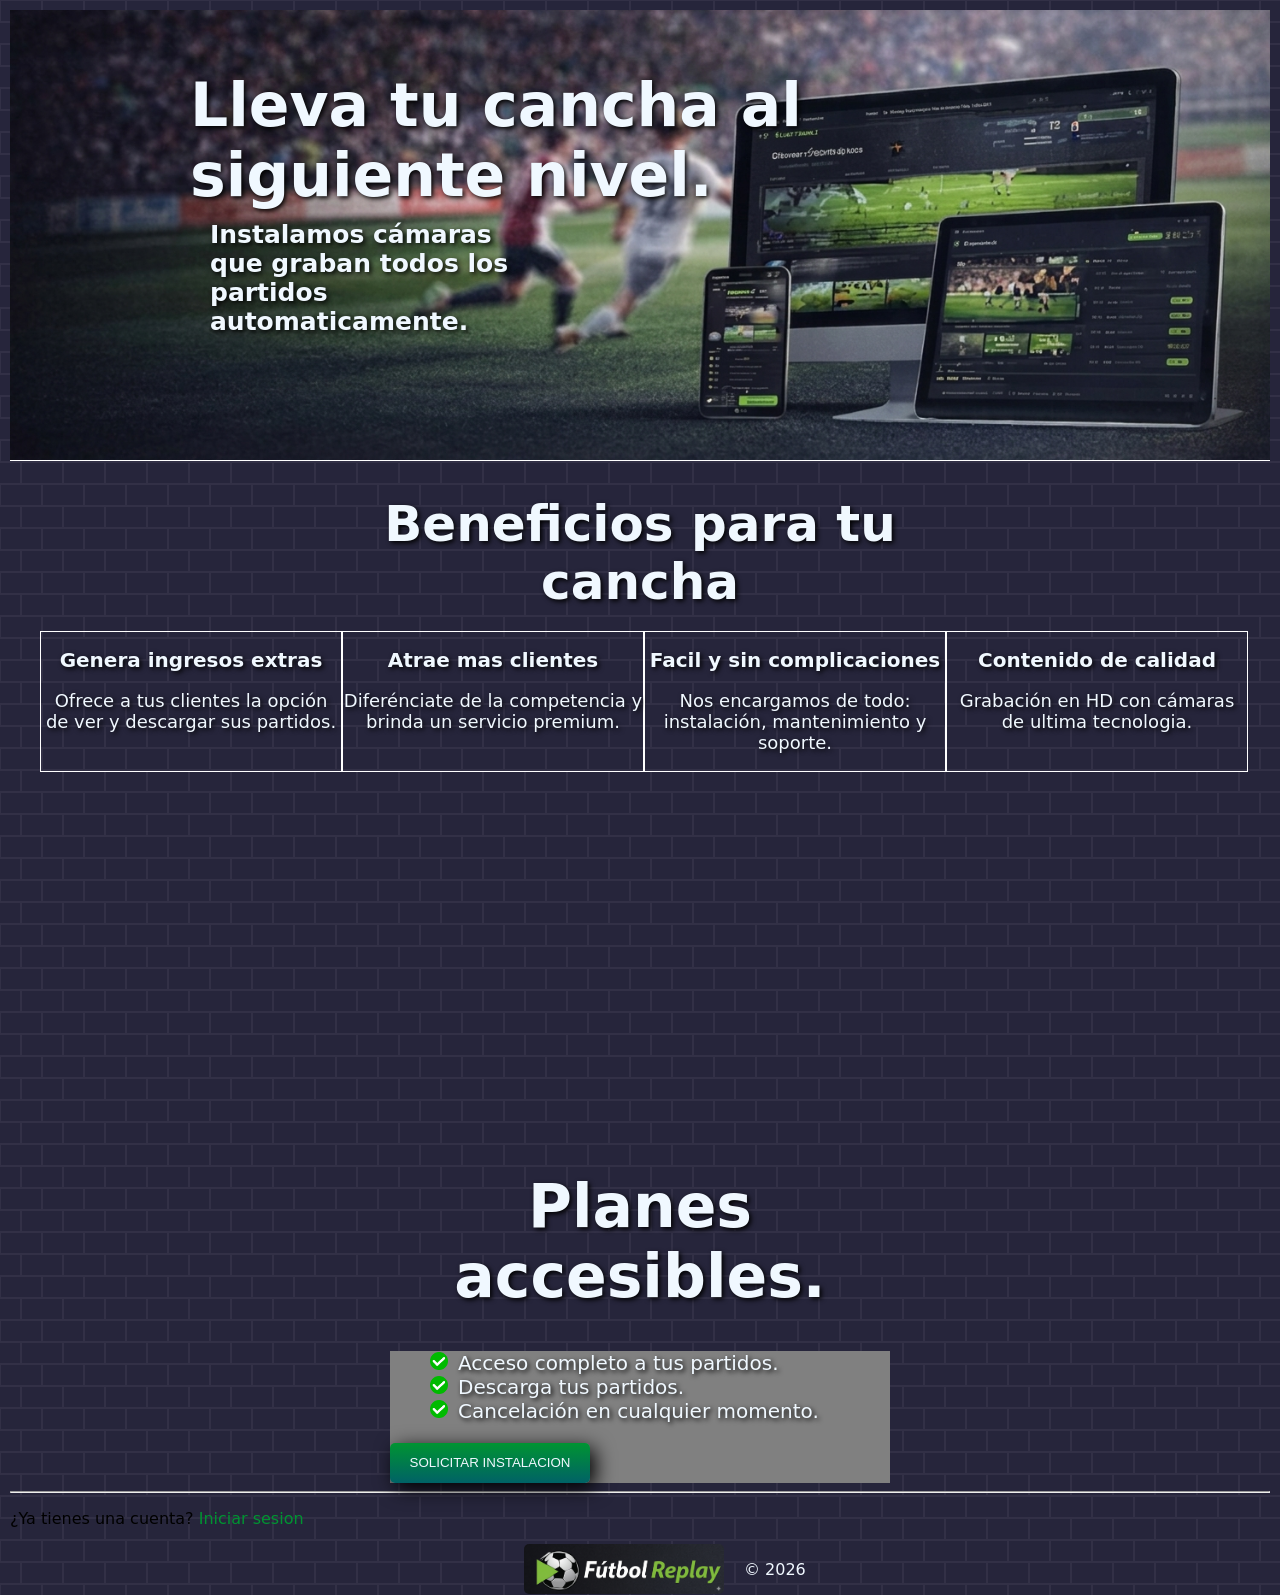
==== pages/info_compradores.html @ b59987de "modificamos la pagina para los jugadores y empezamos a crear la de los dueños de canchas" ====
<!DOCTYPE html>
<html lang="en">
<head>
    <meta charset="UTF-8">
    <meta name="viewport" content="width=device-width, initial-scale=1.0">
    <title>Informacion para compradores</title>
    <link rel="stylesheet" href="../style/sttyle_info_compradores.css">
</head>
<body>
    <div class="presentacion">
        <div>
            <h1>Lleva tu cancha al siguiente nivel.</h1>
            <h3>Instalamos c&aacute;maras que graban todos los partidos automaticamente.</h3>
        </div>
    </div>
    <div class="como_funciona">
        <h1>Beneficios para tu cancha</h1>
    </div>
    <section class="informacion">
        <section class="beneficios">
            <div>
                <h2>Genera ingresos extras</h2>
                <p>Ofrece a tus clientes la opci&oacute;n de ver y descargar sus partidos.</p>
            </div>
            <div>
                <h2>Atrae mas clientes</h2>
                <p>Difer&eacute;nciate de la competencia y brinda un servicio premium.</p>
            </div>
            <div>
                <h2>Facil y sin complicaciones</h2>
                <p>Nos encargamos de todo: instalaci&oacute;n, mantenimiento y soporte.</p>
            </div>
            <div>
                <h2>Contenido de calidad</h2>
                <p>Grabaci&oacute;n en HD con c&aacute;maras de ultima tecnologia.</p>
            </div>
        </section>
    </section>
    <div class="titulo">
        <h1>Planes accesibles.</h1> 
    </div>
    <section class="planes">
        <ul>
            <li><img src="../img/icon/check.png" alt="">Acceso completo a tus partidos.</li>
            <li><img src="../img/icon/check.png" alt="">Descarga tus partidos.</li>
            <li><img src="../img/icon/check.png" alt="">Cancelaci&oacute;n en cualquier momento.</li>
        </ul>
        <button>SOLICITAR INSTALACION</button>
    </section>
    <hr>
    <div class="consulta">
        <p>¿Ya tienes una cuenta? <a href="">Iniciar sesion</a></p>
    </div>
    <footer>
        <img src="../img/Logo.png" alt="" class="logo_pie">
        <p>&copy; 2026</p>
    </footer>
</body>
</html>
---- style/sttyle_info_compradores.css ----
body{
    width: 1260px;
    margin: auto;
    font-family: system-ui, -apple-system, BlinkMacSystemFont, 'Segoe UI', Roboto, Oxygen, Ubuntu, Cantarell, 'Open Sans', 'Helvetica Neue', sans-serif;
    background-color: #26253B;
    background-image: url("data:image/svg+xml,%3Csvg width='42' height='44' viewBox='0 0 42 44' xmlns='http://www.w3.org/2000/svg'%3E%3Cg id='Page-1' fill='none' fill-rule='evenodd'%3E%3Cg id='brick-wall' fill='%239C92AC' fill-opacity='0.1'%3E%3Cpath d='M0 0h42v44H0V0zm1 1h40v20H1V1zM0 23h20v20H0V23zm22 0h20v20H22V23z'/%3E%3C/g%3E%3C/g%3E%3C/svg%3E");
}

.presentacion{
    width: 100%;
    height: 450px;
    background-image: url("../img/imagen_presentacion_jugadores.png");
    background-size: cover;
    background-repeat: no-repeat;
    background-position: center;
    color: aliceblue;
    border-bottom: 1px solid white;
    text-shadow: 2px 2px 5px black;
}

.presentacion h1{
    font-size: 60px;
    margin: 10px auto;
    width: 900px;
    height: 200px;
    display: flex;
    flex-direction: column;
    align-items: left;
    justify-content: flex-end;
}

.presentacion h3{
    font-size: 25px;
    margin: 10px 200px;
    width: 300px;
    display: flex;
    flex-direction: column;
    align-items: left;
    justify-content: flex-end;
}

.como_funciona, .titulo{
    color: aliceblue;
    margin: auto;
    width: 600px;
    text-align: center;
    text-shadow: 2px 2px 5px black;
}

.como_funciona h1{
    margin-bottom: 0%;
    font-size: 50px;
}

.titulo{
    font-size: 30px;
}

.informacion{
    width: 1200px;
    height: 500px;
    margin: auto;
    color: aliceblue;
    font-size: 20px;
    text-shadow: 2px 2px 5px black;
    margin-top: 20px;
}

.informacion .beneficios{
    display: grid;
    grid-template-columns: repeat(4, 1fr);
    justify-content: space-between;
}

.informacion .beneficios div{
    border: 1px solid white;
    width: 300px;
    text-align: center;
}

.informacion .beneficios div h2{
    font-size: 20px;
}

.informacion .beneficios div p{
    font-size: 18px;
}

.planes{
    text-shadow: 2px 2px 5px black;
    color: aliceblue;
    width: 500px;
    margin: auto;
    background: gray;
    font-size: 20px;
}

.planes ul{
    list-style: none;
}

.planes ul li img{
    height: 18px;
    margin-right: 10px;
}

.planes button{
    width: 200px;
    height: 40px;
    background: linear-gradient(to bottom, #009432, #006266);
    color: aliceblue;
    box-shadow: 5px 5px 20px black;
    border-radius: 5px;
    border: whitesmoke;
    margin-bottom: 0%;
}

.consulta a{
    text-decoration: none;
    color: #009432;
}

.consulta a:hover{
    text-decoration: underline;
}

footer{
    color: aliceblue;
    display: flex;
    justify-content: center;
}

footer .logo_pie{
    height: 50px;
    margin-left: 50px;
    border-radius: 5px;
    margin-right: 20px;
}
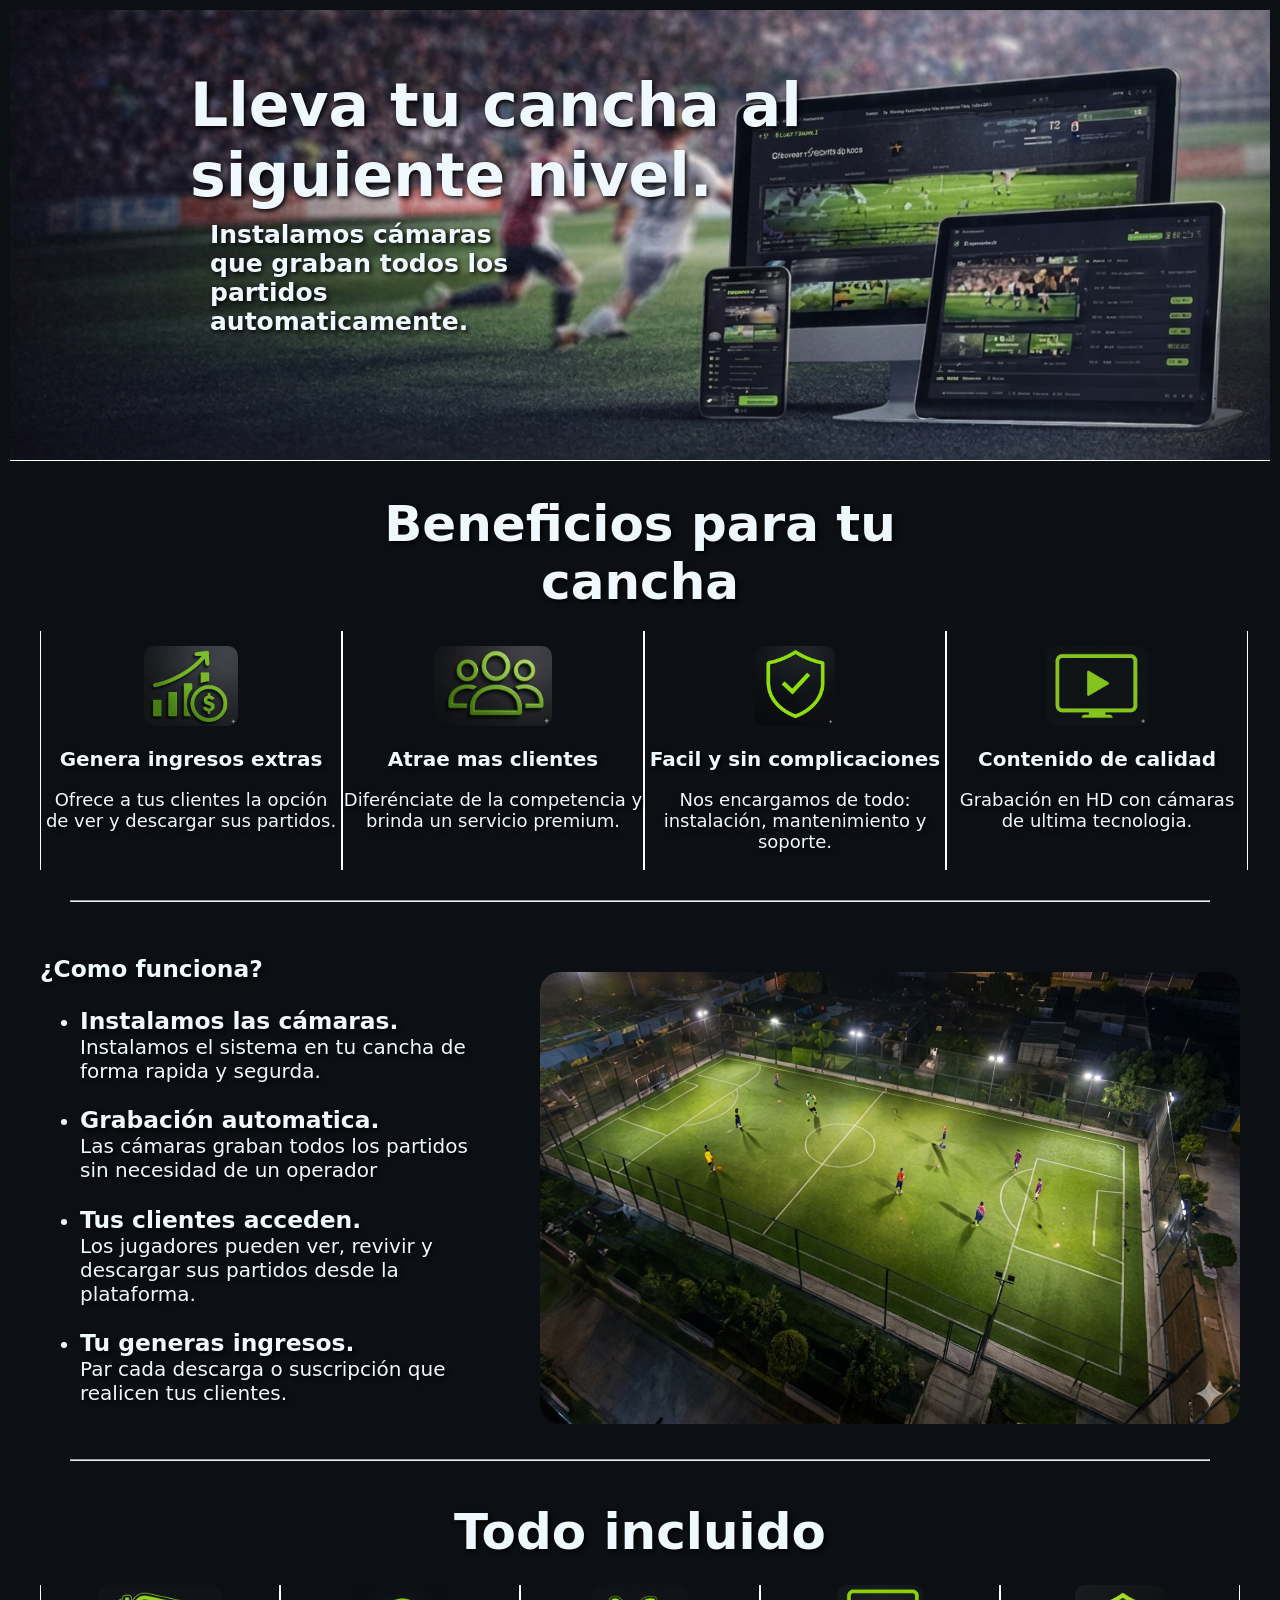
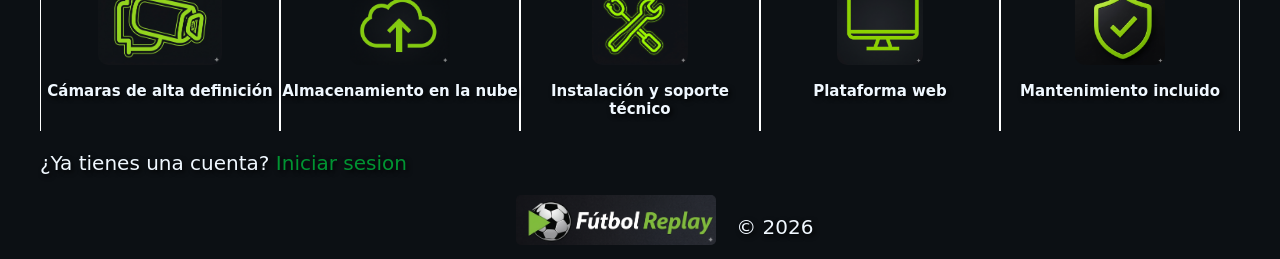
==== commit 2c0dc69a: "Adicionamos contenido a la pagina de los dueños de canchas" ====
--- a/pages/info_compradores.html
+++ b/pages/info_compradores.html
@@ -19,35 +19,79 @@
     <section class="informacion">
         <section class="beneficios">
             <div>
+                <img src="../img/icon/aumento.png" alt="">
                 <h2>Genera ingresos extras</h2>
                 <p>Ofrece a tus clientes la opci&oacute;n de ver y descargar sus partidos.</p>
             </div>
             <div>
+                <img src="../img/icon/clientes.png" alt="">
                 <h2>Atrae mas clientes</h2>
                 <p>Difer&eacute;nciate de la competencia y brinda un servicio premium.</p>
             </div>
             <div>
+                <img src="../img/icon/facil.png" alt="">
                 <h2>Facil y sin complicaciones</h2>
                 <p>Nos encargamos de todo: instalaci&oacute;n, mantenimiento y soporte.</p>
             </div>
             <div>
+                <img src="../img/icon/calidad.png" alt="">
                 <h2>Contenido de calidad</h2>
                 <p>Grabaci&oacute;n en HD con c&aacute;maras de ultima tecnologia.</p>
             </div>
         </section>
+        <hr>
+        <aside>
+            <div class="funciones">
+                <h1>¿Como funciona?</h1>
+                <ul>
+                    <li>
+                        <h3>Instalamos las c&aacute;maras.</h3>
+                        <p>Instalamos el sistema en tu cancha de forma rapida y segurda.</p>
+                    </li>
+                    <li>
+                        <h3>Grabaci&oacute;n automatica.</h3>
+                        <p>Las c&aacute;maras graban todos los partidos sin necesidad de un operador</p>
+                    </li>
+                    <li>
+                        <h3>Tus clientes acceden.</h3>
+                        <p>Los jugadores pueden ver, revivir y descargar sus partidos desde la plataforma.</p>
+                    </li>
+                    <li>
+                        <h3>Tu generas ingresos.</h3>
+                        <p>Par cada descarga o suscripci&oacute;n que realicen tus clientes.</p>
+                    </li>
+                </ul>
+            </div>
+            <div class="cancha">
+                <img src="../img/cancha.png" alt="">
+            </div>
+        </aside>
+        <hr>
+        <div class="como_funciona">
+                <h1>Todo incluido</h1><br>
+        </div>
+    <section class="informacion2">
+        <div>
+            <img src="../img/icon/logo_camara.png" alt="">
+            <h2>C&aacute;maras de alta definici&oacute;n</h2>
+        </div>
+        <div>
+            <img src="../img/icon/logo_nube.png" alt="">
+            <h2>Almacenamiento en la nube</h2>
+        </div>
+        <div>
+            <img src="../img/icon/logo_tecnico.png" alt="">
+            <h2>Instalaci&oacute;n y soporte t&eacute;cnico</h2>
+        </div>
+        <div>
+            <img src="../img/icon/logo_computador.png" alt="">
+            <h2>Plataforma web</h2>
+        </div>
+        <div>
+            <img src="../img/icon/logo_mtto.png" alt="">
+            <h2>Mantenimiento incluido</h2>
+        </div>
     </section>
-    <div class="titulo">
-        <h1>Planes accesibles.</h1> 
-    </div>
-    <section class="planes">
-        <ul>
-            <li><img src="../img/icon/check.png" alt="">Acceso completo a tus partidos.</li>
-            <li><img src="../img/icon/check.png" alt="">Descarga tus partidos.</li>
-            <li><img src="../img/icon/check.png" alt="">Cancelaci&oacute;n en cualquier momento.</li>
-        </ul>
-        <button>SOLICITAR INSTALACION</button>
-    </section>
-    <hr>
     <div class="consulta">
         <p>¿Ya tienes una cuenta? <a href="">Iniciar sesion</a></p>
     </div>
--- a/style/sttyle_info_compradores.css
+++ b/style/sttyle_info_compradores.css
@@ -2,8 +2,8 @@
     width: 1260px;
     margin: auto;
     font-family: system-ui, -apple-system, BlinkMacSystemFont, 'Segoe UI', Roboto, Oxygen, Ubuntu, Cantarell, 'Open Sans', 'Helvetica Neue', sans-serif;
-    background-color: #26253B;
-    background-image: url("data:image/svg+xml,%3Csvg width='42' height='44' viewBox='0 0 42 44' xmlns='http://www.w3.org/2000/svg'%3E%3Cg id='Page-1' fill='none' fill-rule='evenodd'%3E%3Cg id='brick-wall' fill='%239C92AC' fill-opacity='0.1'%3E%3Cpath d='M0 0h42v44H0V0zm1 1h40v20H1V1zM0 23h20v20H0V23zm22 0h20v20H22V23z'/%3E%3C/g%3E%3C/g%3E%3C/svg%3E");
+    background-color: #0C1014;
+    
 }
 
 .presentacion{
@@ -73,9 +73,17 @@
 }
 
 .informacion .beneficios div{
-    border: 1px solid white;
+    border-left: 1px solid white;
+    border-right:  1px solid white;
     width: 300px;
     text-align: center;
+}
+
+.informacion .beneficios div img{
+    height: 80px;
+    align-items: center;
+    margin-top: 15px;
+    border-radius: 10px;
 }
 
 .informacion .beneficios div h2{
@@ -86,33 +94,55 @@
     font-size: 18px;
 }
 
-.planes{
-    text-shadow: 2px 2px 5px black;
-    color: aliceblue;
-    width: 500px;
-    margin: auto;
-    background: gray;
-    font-size: 20px;
+hr{
+    margin: 30px;
 }
 
-.planes ul{
-    list-style: none;
+aside{
+    display: flex;
+    justify-content: space-between;
 }
 
-.planes ul li img{
-    height: 18px;
-    margin-right: 10px;
+.funciones{
+    width: 450px;
 }
 
-.planes button{
-    width: 200px;
-    height: 40px;
-    background: linear-gradient(to bottom, #009432, #006266);
-    color: aliceblue;
-    box-shadow: 5px 5px 20px black;
-    border-radius: 5px;
-    border: whitesmoke;
-    margin-bottom: 0%;
+.funciones ul li{
+    list-style: disc;
+}
+
+.funciones ul li h3{
+    margin-bottom: 0;
+}
+
+.funciones ul li p{
+    margin-top: 0;
+}
+
+.cancha img{
+    width: 700px;
+    margin-top: 40px;
+    border-radius: 20px;
+}
+
+.informacion2{
+    display: grid;
+    grid-template-columns: repeat(5, 1fr);
+}
+
+.informacion2 div{
+    border-left: 1px solid white;
+    border-right:  1px solid white;
+    text-align: center;
+}
+
+.informacion2 div img{
+    height: 80px;
+    border-radius: 10px;
+}
+
+.informacion2 div h2{
+    font-size: 15px;
 }
 
 .consulta a{
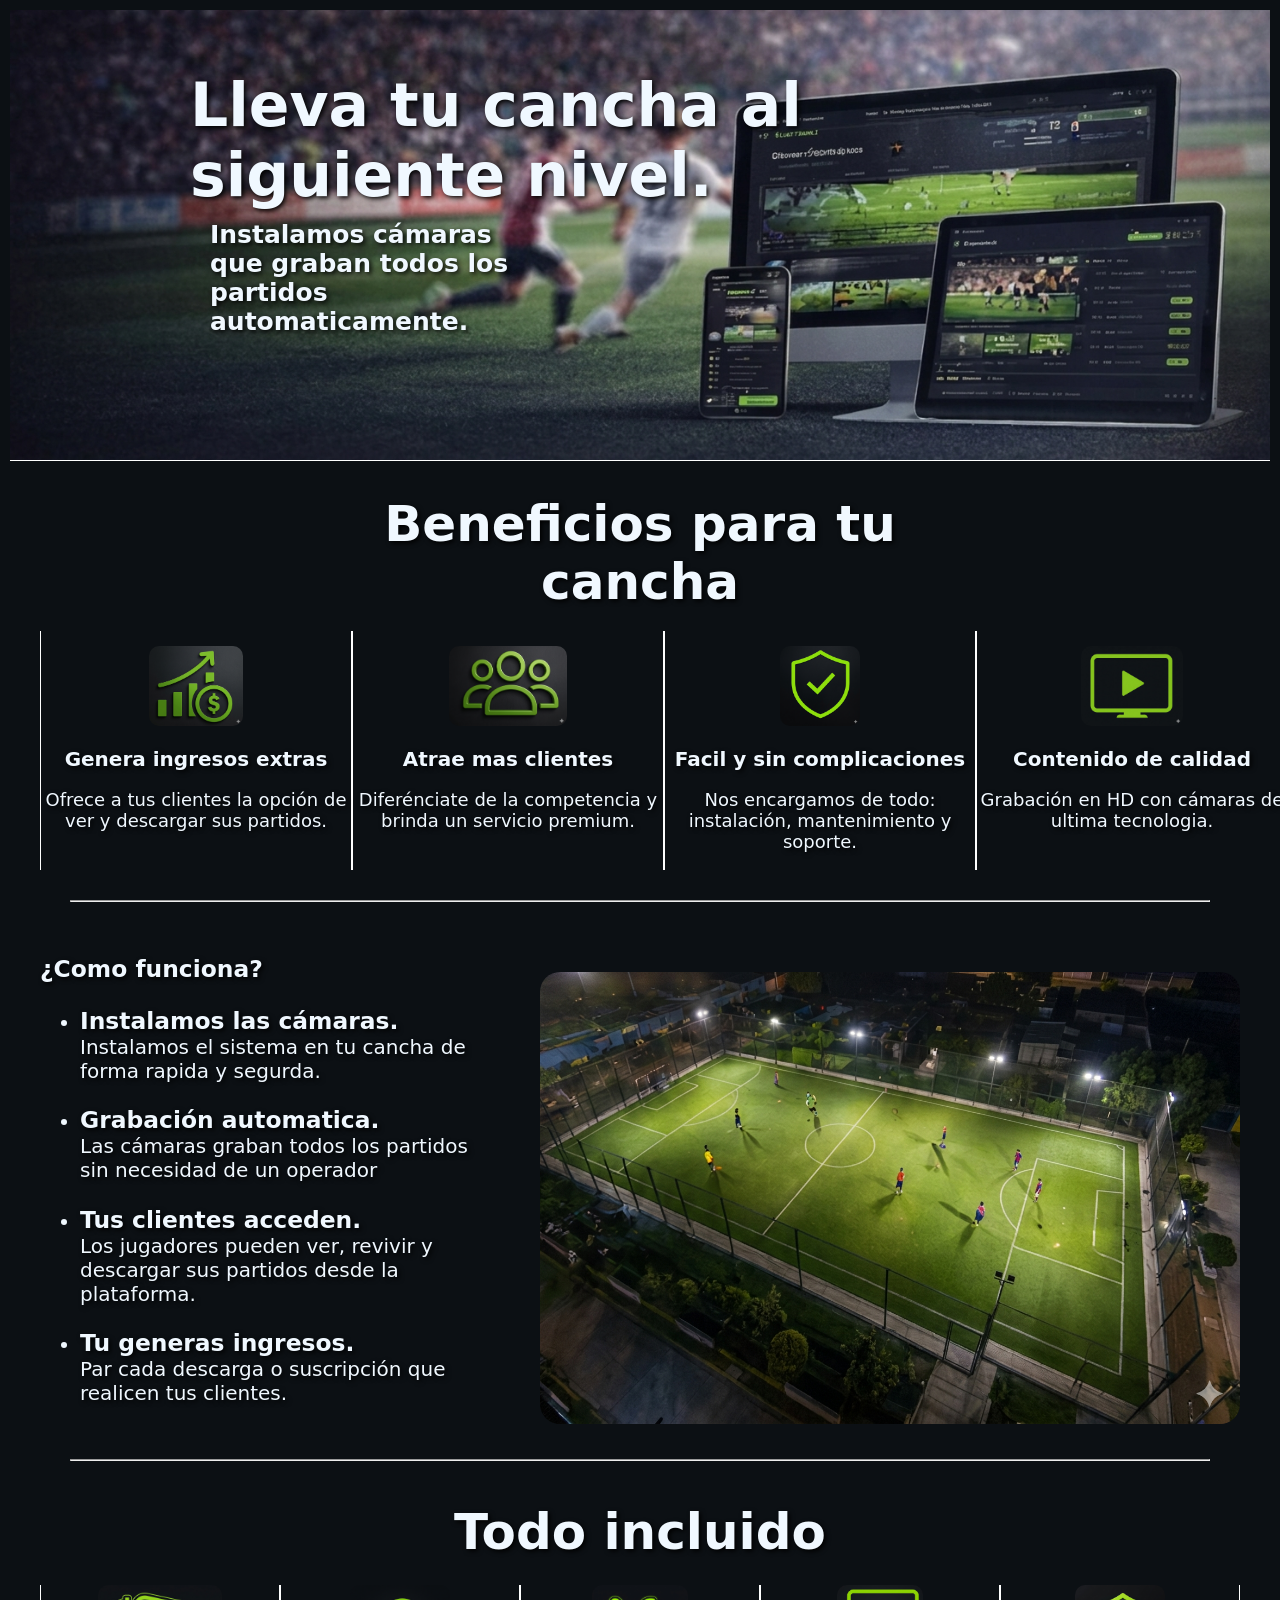
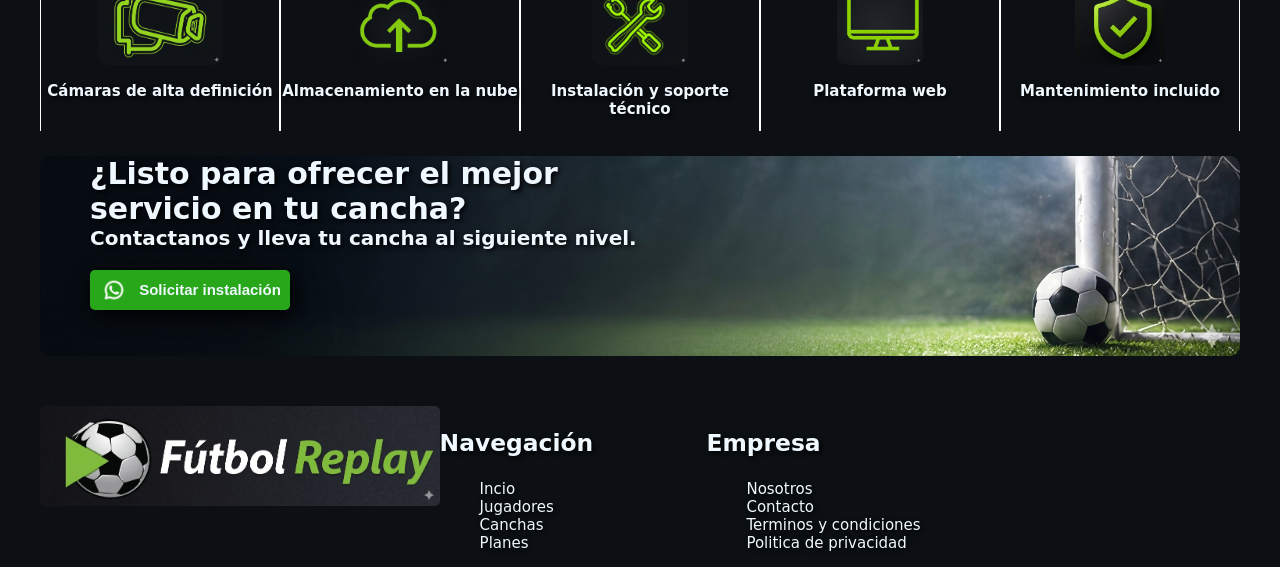
==== commit e9844718: "Seguimos adicionando informacion a la pagina de los dueños de canchas" ====
--- a/pages/info_compradores.html
+++ b/pages/info_compradores.html
@@ -93,11 +93,35 @@
         </div>
     </section>
     <div class="consulta">
-        <p>¿Ya tienes una cuenta? <a href="">Iniciar sesion</a></p>
+        <div class="contacto">
+            <h1>¿Listo para ofrecer el mejor servicio en tu cancha?</h1>
+            <h3>Contactanos y lleva tu cancha al siguiente nivel.</h3>
+            <button><img src="../img/icon/whatsapp.png" alt=""> <strong>Solicitar instalaci&oacute;n</strong></button>
+        </div>
     </div>
     <footer>
-        <img src="../img/Logo.png" alt="" class="logo_pie">
-        <p>&copy; 2026</p>
+        <div class="logo_pie">
+            <img src="../img/Logo.png" alt="">
+        </div>
+        <div class="navegacion_pie">
+            <h3>Navegaci&oacute;n</h3>
+            <ul>
+                <li>Incio</li>
+                <li>Jugadores</li>
+                <li>Canchas</li>
+                <li>Planes</li>
+            </ul>
+        </div>
+        <div class="navegacion_pie">
+            <h3>Empresa</h3>
+            <ul>
+                <li>Nosotros</li>
+                <li>Contacto</li>
+                <li>Terminos y condiciones</li>
+                <li>Politica de privacidad</li>
+            </ul>
+        </div>
+        <div class="contactos_pie"></div>
     </footer>
 </body>
 </html>
--- a/style/sttyle_info_compradores.css
+++ b/style/sttyle_info_compradores.css
@@ -75,7 +75,7 @@
 .informacion .beneficios div{
     border-left: 1px solid white;
     border-right:  1px solid white;
-    width: 300px;
+    width: 310px;
     text-align: center;
 }
 
@@ -145,24 +145,64 @@
     font-size: 15px;
 }
 
-.consulta a{
-    text-decoration: none;
-    color: #009432;
-}
-
-.consulta a:hover{
-    text-decoration: underline;
+.consulta{
+    background-image: url("../img/fondo_balon.png");
+    background-size: cover;
+    background-repeat: no-repeat;
+    background-position: center;
+    height: 200px;
+    border-radius: 10px;
+}
+
+.consulta .contacto{
+    width: 600px;
+    margin-left: 50px;
+}
+
+.consulta .contacto h1{
+    margin-bottom: 0;
+    font-size: 30px;
+}
+
+.consulta .contacto h3{
+    margin-top: 0;
+    font-size: 20px;
+}
+
+.consulta .contacto button{
+    height: 40px;
+    width: 200px;
+    font-size: 15px;
+    display: flex;
+    align-items: center;
+    justify-content: center;
+    color:aliceblue;
+    background: #29A71A;
+    border: none;
+    border-radius: 5px;
+    box-shadow: 5px 5px 20px black;
+}
+
+.consulta .contacto button img{
+    height: 30px;
+    margin-right: 10px;
 }
 
 footer{
-    color: aliceblue;
-    display: flex;
-    justify-content: center;
-}
-
-footer .logo_pie{
-    height: 50px;
-    margin-left: 50px;
+    margin-top: 50px;
+    color: aliceblue;
+    display: grid;
+    grid-template-columns: repeat(4, 1fr);
+    justify-content: space-between;
+}
+
+footer .logo_pie img{
+    height: 100px;
     border-radius: 5px;
-    margin-right: 20px;
-}+}
+
+footer .navegacion_pie ul{
+    list-style: none;
+    font-size: 15px;
+}
+
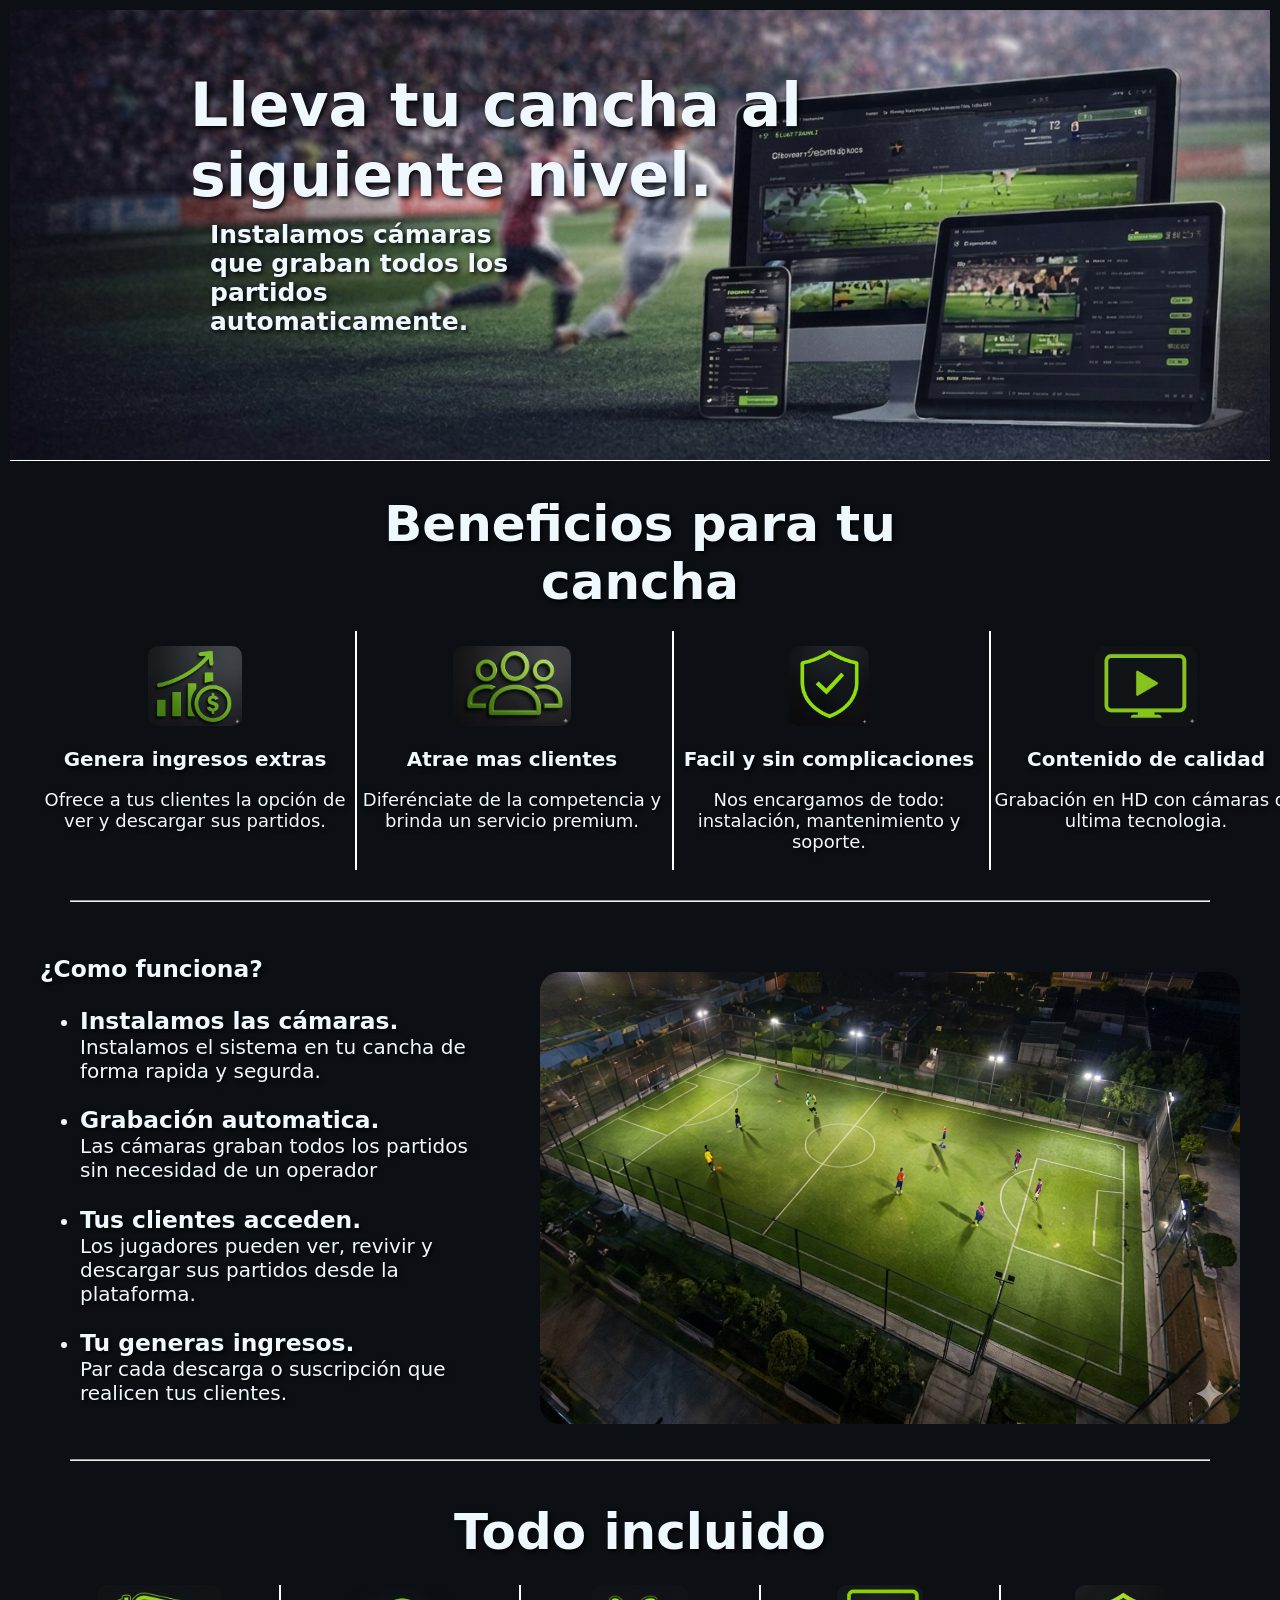
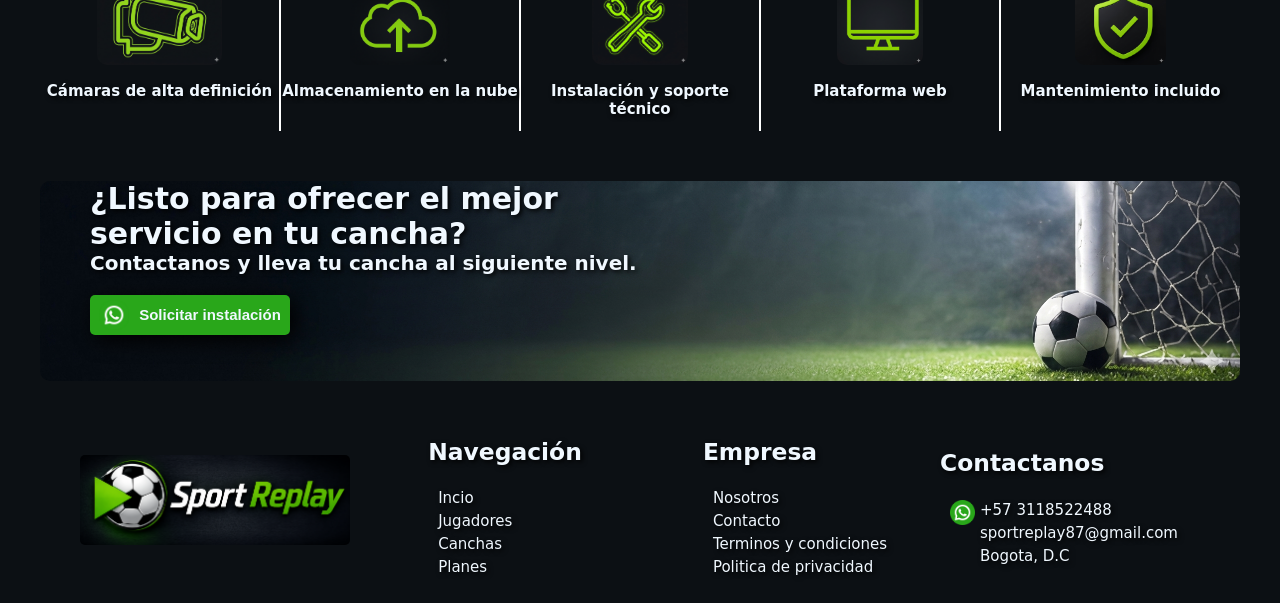
==== commit 44e37cc2: "modificamos la imagen de la pagina en la informacion para jugadores e iniciamos con el formulario de" ====
--- a/pages/info_compradores.html
+++ b/pages/info_compradores.html
@@ -18,7 +18,7 @@
     </div>
     <section class="informacion">
         <section class="beneficios">
-            <div>
+            <div class="aumento">
                 <img src="../img/icon/aumento.png" alt="">
                 <h2>Genera ingresos extras</h2>
                 <p>Ofrece a tus clientes la opci&oacute;n de ver y descargar sus partidos.</p>
@@ -33,7 +33,7 @@
                 <h2>Facil y sin complicaciones</h2>
                 <p>Nos encargamos de todo: instalaci&oacute;n, mantenimiento y soporte.</p>
             </div>
-            <div>
+            <div class="calidad">
                 <img src="../img/icon/calidad.png" alt="">
                 <h2>Contenido de calidad</h2>
                 <p>Grabaci&oacute;n en HD con c&aacute;maras de ultima tecnologia.</p>
@@ -71,7 +71,7 @@
                 <h1>Todo incluido</h1><br>
         </div>
     <section class="informacion2">
-        <div>
+        <div class="camara">
             <img src="../img/icon/logo_camara.png" alt="">
             <h2>C&aacute;maras de alta definici&oacute;n</h2>
         </div>
@@ -87,7 +87,7 @@
             <img src="../img/icon/logo_computador.png" alt="">
             <h2>Plataforma web</h2>
         </div>
-        <div>
+        <div class="mtto">
             <img src="../img/icon/logo_mtto.png" alt="">
             <h2>Mantenimiento incluido</h2>
         </div>
@@ -96,7 +96,9 @@
         <div class="contacto">
             <h1>¿Listo para ofrecer el mejor servicio en tu cancha?</h1>
             <h3>Contactanos y lleva tu cancha al siguiente nivel.</h3>
-            <button><img src="../img/icon/whatsapp.png" alt=""> <strong>Solicitar instalaci&oacute;n</strong></button>
+            <a href="https://wa.me/573118522488?text=Hola%20quiero%20informaci%C3%B3n" target="_blank">
+                <button><img src="../img/icon/whatsapp.png" alt=""> <strong>Solicitar instalaci&oacute;n</strong></button>
+            </a>
         </div>
     </div>
     <footer>
@@ -106,22 +108,29 @@
         <div class="navegacion_pie">
             <h3>Navegaci&oacute;n</h3>
             <ul>
-                <li>Incio</li>
-                <li>Jugadores</li>
-                <li>Canchas</li>
-                <li>Planes</li>
+                <li><a href="#">Incio</a></li>
+                <li><a href="#">Jugadores</a></li>
+                <li><a href="#">Canchas</a></li>
+                <li><a href="#">Planes</a></li>
             </ul>
         </div>
         <div class="navegacion_pie">
             <h3>Empresa</h3>
             <ul>
-                <li>Nosotros</li>
-                <li>Contacto</li>
-                <li>Terminos y condiciones</li>
-                <li>Politica de privacidad</li>
+                <li><a href="#">Nosotros</a></li>
+                <li><a href="#">Contacto</a></li>
+                <li><a href="#">Terminos y condiciones</a></li>
+                <li><a href="#">Politica de privacidad</a></li>
             </ul>
         </div>
-        <div class="contactos_pie"></div>
+        <div class="contactos_pie">
+            <h3>Contactanos</h3>
+            <ul>
+                <li><img src="../img/icon/whatsapp.png" alt=""><p>+57 3118522488</p></li>
+                <li><img src="../img/icon/mail.png" alt=""><p>sportreplay87@gmail.com</p></li>
+                <li><img src="../img/icon/ubicacion.png" alt=""><p>Bogota, D.C</p></li>
+            </ul>
+        </div>
     </footer>
 </body>
 </html>
--- a/style/sttyle_info_compradores.css
+++ b/style/sttyle_info_compradores.css
@@ -77,6 +77,17 @@
     border-right:  1px solid white;
     width: 310px;
     text-align: center;
+    padding-right: 5px;
+}
+
+.informacion .beneficios .aumento{
+    border-left: none;
+    padding-right: 5px;
+}
+
+.informacion .beneficios .calidad{
+    border-right: none;
+    padding-right: 5px;
 }
 
 .informacion .beneficios div img{
@@ -134,6 +145,14 @@
     border-left: 1px solid white;
     border-right:  1px solid white;
     text-align: center;
+}
+
+.informacion2 .camara{
+    border-left: none;
+}
+
+.informacion2 .mtto{
+    border-right: none;
 }
 
 .informacion2 div img{
@@ -152,6 +171,8 @@
     background-position: center;
     height: 200px;
     border-radius: 10px;
+    margin-top: 50px;
+    margin-bottom: 50px;
 }
 
 .consulta .contacto{
@@ -167,6 +188,10 @@
 .consulta .contacto h3{
     margin-top: 0;
     font-size: 20px;
+}
+
+.consulta .contacto a{
+    text-decoration: none;
 }
 
 .consulta .contacto button{
@@ -183,26 +208,74 @@
     box-shadow: 5px 5px 20px black;
 }
 
+.consulta .contacto button:hover{
+    height: 45px;
+    width: 210px;
+    font-size: 16px;
+    cursor: pointer;
+}
+
 .consulta .contacto button img{
     height: 30px;
     margin-right: 10px;
 }
 
 footer{
-    margin-top: 50px;
+    height: 200px;
     color: aliceblue;
     display: grid;
     grid-template-columns: repeat(4, 1fr);
     justify-content: space-between;
 }
 
+footer div{
+    margin: auto;
+}
+
 footer .logo_pie img{
-    height: 100px;
+    height: 90px;
     border-radius: 5px;
 }
 
 footer .navegacion_pie ul{
     list-style: none;
     font-size: 15px;
-}
-
+    margin-left: -30px;
+}
+
+footer .navegacion_pie ul a{
+    text-decoration: none;
+    color: aliceblue;
+}
+
+footer .navegacion_pie ul a:hover{
+    text-decoration: underline;
+}
+
+footer .navegacion_pie ul li{
+    margin-bottom: 5px;
+}
+
+footer .contactos_pie{
+    width: 300px;
+}
+
+footer .contactos_pie ul{
+    list-style: none;
+    font-size: 15px;
+    margin-left: -30px;
+}
+
+footer .contactos_pie ul li{
+    margin-bottom: 10px;
+}
+
+footer ,.contactos_pie ul li p{
+    margin-top: -28px;
+    margin-left: 30px;
+}
+
+footer .contactos_pie img{
+    height: 25px;
+    margin-right: 10px;
+}
